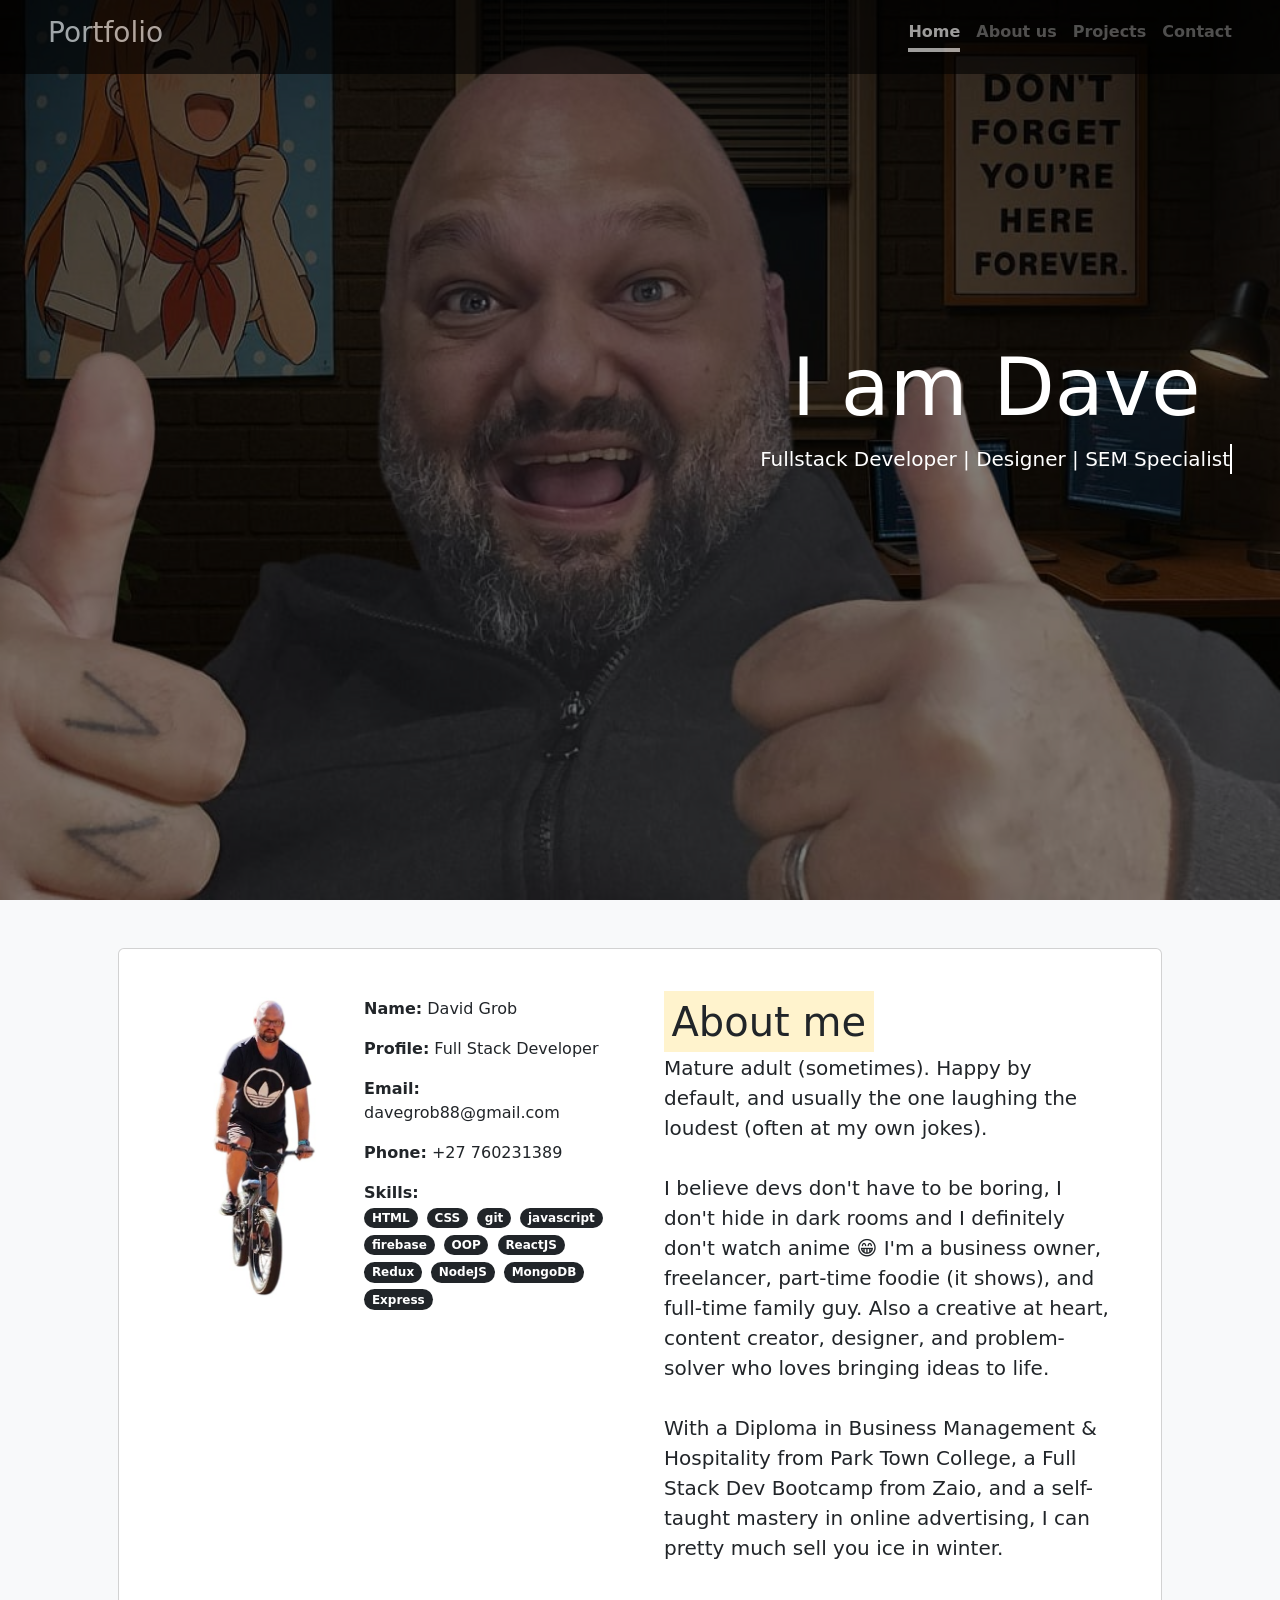
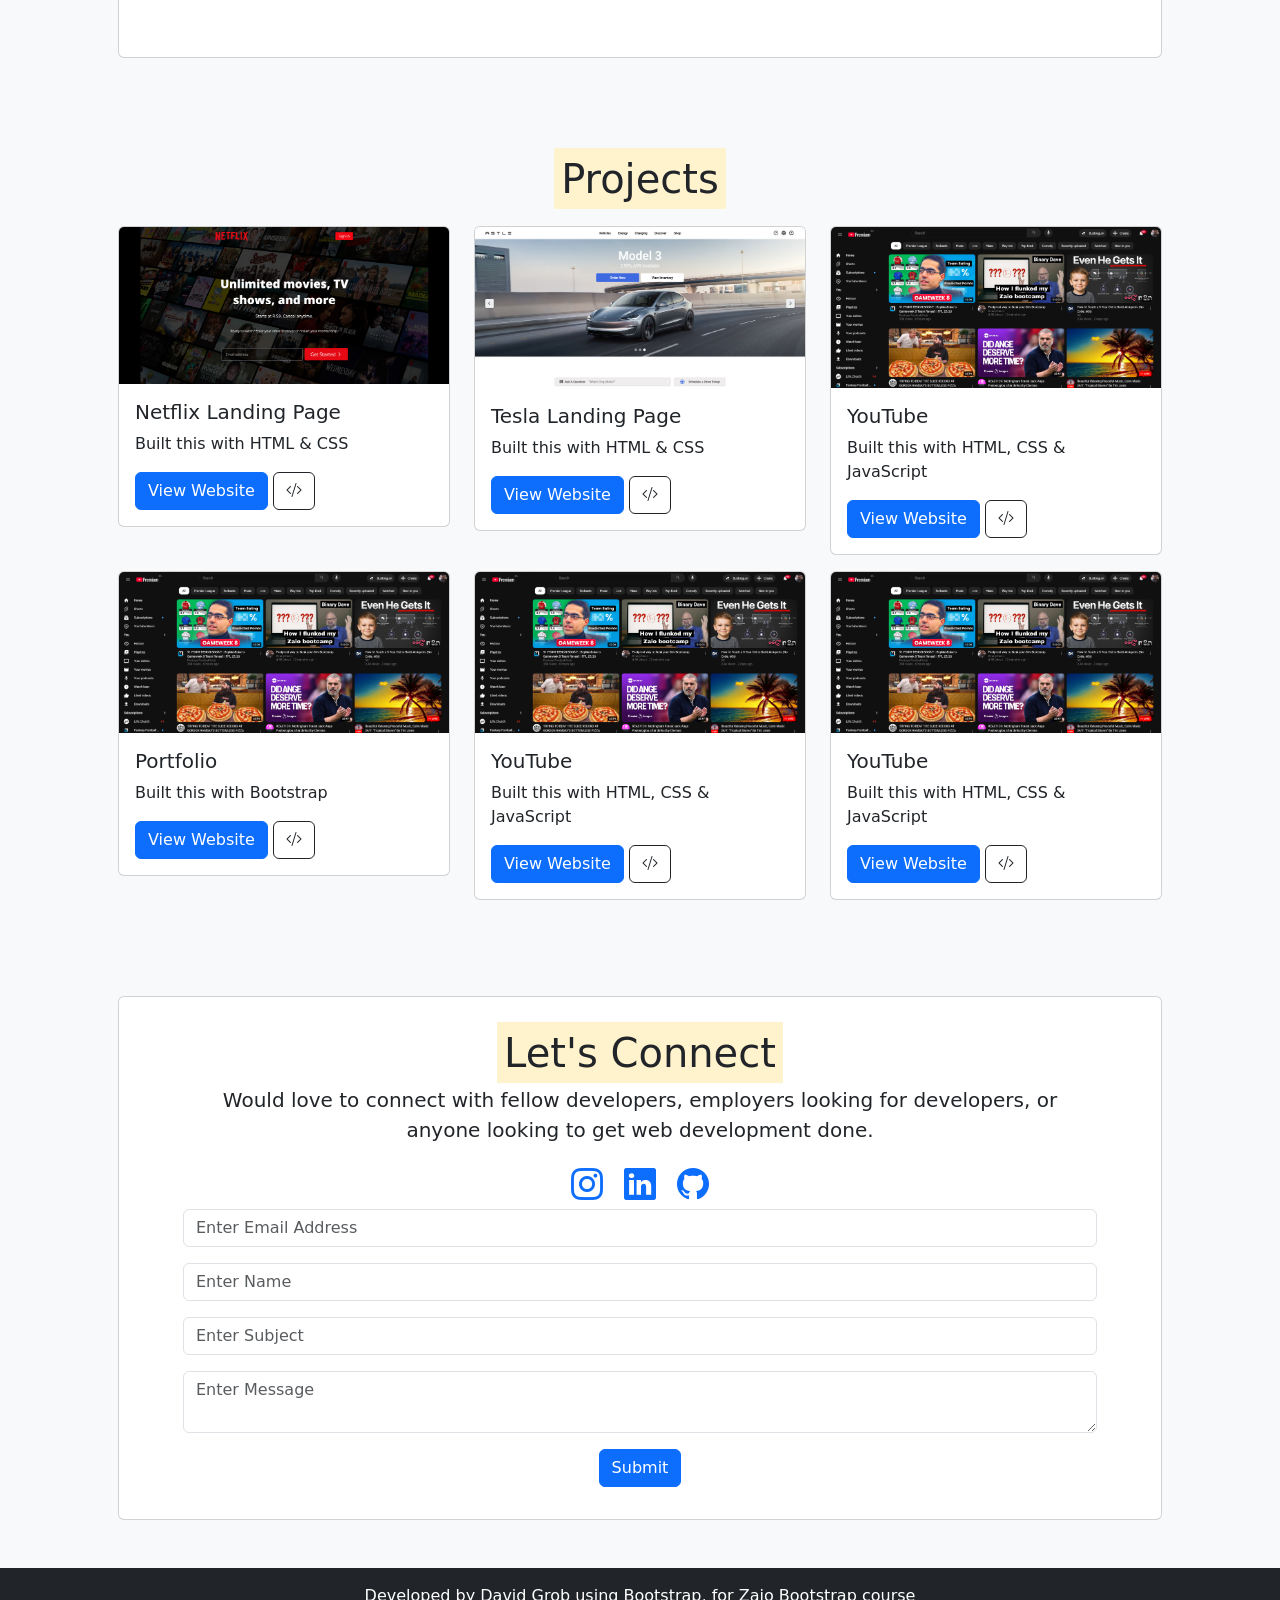
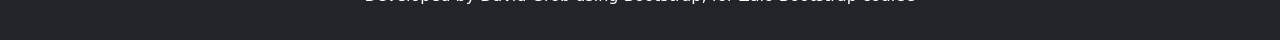
==== index.html @ e822071c "Initial commit: Add portfolio website with Bootstrap template" ====
<!DOCTYPE html>
<html lang="en" class="h-100">
  <head>
    <meta charset="utf-8" />
    <meta name="viewport" content="width=device-width, initial-scale=1" />
    <meta name="description" content="" />
    <meta
      name="author"
      content="Mark Otto, Jacob Thornton, and Bootstrap contributors"
    />
    <meta name="generator" content="Hugo 0.84.0" />
    <title>Portfolio | David Grob</title>

    <link
      rel="canonical"
      href="https://getbootstrap.com/docs/5.0/examples/cover/"
    />

    <!-- Bootstrap core CSS -->
    <link
      href="https://cdn.jsdelivr.net/npm/bootstrap@5.0.2/dist/css/bootstrap.min.css"
      rel="stylesheet"
      integrity="sha384-EVSTQN3/azprG1Anm3QDgpJLIm9Nao0Yz1ztcQTwFspd3yD65VohhpuuCOmLASjC"
      crossorigin="anonymous"
    />

    <!-- Bootstrap icons  -->
    <link
      rel="stylesheet"
      href="https://cdn.jsdelivr.net/npm/bootstrap-icons@1.10.5/font/bootstrap-icons.css"
    />

    <!-- Custom styles for this template -->
    <link href="style.css" rel="stylesheet" />
  </head>
  <body class="bg-light">
    
      <header class="px-5 p-3 text-white fixed-top scrolling">
        <div>
          <h3 class="float-md-start text-center">Portfolio</h3>
          <nav class="nav nav-masthead justify-content-center float-md-end">
            <a class="nav-link active" aria-current="page" href="#">Home</a>
            <a class="nav-link" href="#about-us">About us</a>
            <a class="nav-link" href="#projects">Projects</a>
            <a class="nav-link" href="#contact">Contact</a>
          </nav>
        </div>
      </header>
      <div class="banner-wrap vh-100 vw-100 d-flex align-items-center justify-content-end text-white">
      <div class="overlay"></div>
      <main class="text-center me-5">
        <h1 class="display-1">I am Dave</h1>
        <span class="lead typed-css">Fullstack Developer | Designer | SEM Specialist</span>
      </main>
    </div>

    <section id="about-us">
      <div class="container p-5">
        <div class="card">
          <div class="card-body p-5">
            <div class="row g-5 align-items-start">
              <div class="col-md-6 col-sm-12">
                <div class="row g-4">
                  <div class="col-12 col-md-5 text-center">
                    <img
                      src="/Assets/Dave Bike.jpg"
                      class="img-fluid rounded"
                      alt="David Grob"
                    />
                  </div>
                  <div class="col-12 col-md-7">
                    <p><strong>Name:</strong> David Grob</p>
                    <p><strong>Profile:</strong> Full Stack Developer</p>
                    <p><strong>Email:</strong> davegrob88@gmail.com</p>
                    <p><strong>Phone:</strong> +27 760231389</p>
                    <p>
                      <strong>Skills:</strong><br>
                      <span class="badge rounded-pill bg-dark me-1 mb-1">HTML</span>
                      <span class="badge rounded-pill bg-dark me-1 mb-1">CSS</span>
                      <span class="badge rounded-pill bg-dark me-1 mb-1">git</span>
                      <span class="badge rounded-pill bg-dark me-1 mb-1">javascript</span>
                      <span class="badge rounded-pill bg-dark me-1 mb-1">firebase</span>
                      <span class="badge rounded-pill bg-dark me-1 mb-1">OOP</span>
                      <span class="badge rounded-pill bg-dark me-1 mb-1">ReactJS</span>
                      <span class="badge rounded-pill bg-dark me-1 mb-1">Redux</span>
                      <span class="badge rounded-pill bg-dark me-1 mb-1">NodeJS</span>
                      <span class="badge rounded-pill bg-dark me-1 mb-1">MongoDB</span>
                      <span class="badge rounded-pill bg-dark me-1 mb-1">Express</span>
                    </p>
                  </div>
                </div>
              </div>
              <div class="col-md-6 col-sm-12">
                <h1 class="text-md-start"><mark>About me</mark></h1>
                <p class="lead">
                  Mature adult (sometimes). Happy by default, and usually the one laughing the loudest (often at my own jokes).<br>
                  <br>
                  I believe devs don't have to be boring, I don't hide in dark rooms and I definitely don't watch anime 😁 
                  I'm a business owner, freelancer, part-time foodie (it shows), and full-time family guy. Also a creative at heart, content creator, designer, and problem-solver who loves bringing ideas to life. 
                  <br>
                  <br>
                  With a Diploma in Business Management & Hospitality from Park Town College, a Full Stack Dev Bootcamp from Zaio, and a self-taught mastery in online advertising, I can pretty much sell you ice in winter.<br><br>
                  </p>
              </div>
            </div>
          </div>
        </div>
      </div>
    </section>

    <section id="projects">
      <div class="container p-5">
        <h1 class="text-center"><mark>Projects</mark></h1>
        <div class="row">
          <div class="col-md-4 mt-3">
            <div class="card">
              <img
                src="/Assets/Screenshot 2025-10-24 at 19-31-15 Netflix.png"
                class="card-img-top"
                alt="..."
              />
              <div class="card-body">
                <h5 class="card-title">Netflix Landing Page</h5>
                <p class="card-text">Built this with HTML & CSS</p>
                <a
                  href="https://dvdgrob88.netlify.app/"
                  target="_blank"
                  class="btn btn-primary"
                  >View Website</a
                >
                <a
                  href="https://github.com/BinaryDave-Dev/daveg-netflix-aug2025"
                  target="_blank"
                  class="btn btn-outline-dark"
                  ><i class="bi bi-code-slash"></i
                ></a>
              </div>
            </div>
          </div>

          <div class="col-md-4 mt-3">
            <div class="card">
              <img
                src="/Assets/Screenshot 2025-10-24 at 19-27-54 Electric Cars Solar & Clean Energy Tesla - Tesla.png"
                class="card-img-top"
                alt="..."
              />
              <div class="card-body">
                <h5 class="card-title">Tesla Landing Page</h5>
                <p class="card-text">Built this with HTML & CSS</p>
                <a
                  href="https://astle-dave-from-aug25.netlify.app/"
                  target="_blank"
                  class="btn btn-primary"
                  >View Website</a
                >
                <a
                  href="https://github.com/BinaryDave-Dev/Tesla-Astle-Dave-From-Aug25"
                  target="_blank"
                  class="btn btn-outline-dark"
                  ><i class="bi bi-code-slash"></i
                ></a>
              </div>
            </div>
          </div>

          <div class="col-md-4 mt-3">
            <div class="card">
              <img
                src="/Assets/Screenshot 2025-10-24 at 19-30-50 YouTube.png"
                class="card-img-top"
                alt="..."
              />
              <div class="card-body">
                <h5 class="card-title">YouTube</h5>
                <p class="card-text">Built this with HTML, CSS & JavaScript</p>
                <a
                  href="https://spontaneous-pie-919722.netlify.app/"
                  target="_blank"
                  class="btn btn-primary"
                  >View Website</a
                >
                <a
                  href="https://github.com/BinaryDave-Dev/YT-Clone"
                  target="_blank"
                  class="btn btn-outline-dark"
                  ><i class="bi bi-code-slash"></i
                ></a>
              </div>
            </div>
          </div>
          <div class="col-md-4 mt-3">
            <div class="card">
              <img
                src="/Assets/Screenshot 2025-10-24 at 19-30-50 YouTube.png"
                class="card-img-top"
                alt="..."
              />
              <div class="card-body">
                <h5 class="card-title">Portfolio</h5>
                <p class="card-text">Built this with Bootstrap</p>
                <a
                  href="https://spontaneous-pie-919722.netlify.app/"
                  target="_blank"
                  class="btn btn-primary"
                  >View Website</a
                >
                <a
                  href="https://github.com/BinaryDave-Dev/Bootstrap-Portfolio"
                  target="_blank"
                  class="btn btn-outline-dark"
                  ><i class="bi bi-code-slash"></i
                ></a>
              </div>
            </div>
          </div>
          <div class="col-md-4 mt-3">
            <div class="card">
              <img
                src="/Assets/Screenshot 2025-10-24 at 19-30-50 YouTube.png"
                class="card-img-top"
                alt="..."
              />
              <div class="card-body">
                <h5 class="card-title">YouTube</h5>
                <p class="card-text">Built this with HTML, CSS & JavaScript</p>
                <a
                  href="https://spontaneous-pie-919722.netlify.app/"
                  target="_blank"
                  class="btn btn-primary"
                  >View Website</a
                >
                <a
                  href="https://github.com/BinaryDave-Dev/YT-Clone"
                  target="_blank"
                  class="btn btn-outline-dark"
                  ><i class="bi bi-code-slash"></i
                ></a>
              </div>
            </div>
          </div>
          <div class="col-md-4 mt-3">
            <div class="card">
              <img
                src="/Assets/Screenshot 2025-10-24 at 19-30-50 YouTube.png"
                class="card-img-top"
                alt="..."
              />
              <div class="card-body">
                <h5 class="card-title">YouTube</h5>
                <p class="card-text">Built this with HTML, CSS & JavaScript</p>
                <a
                  href="https://spontaneous-pie-919722.netlify.app/"
                  target="_blank"
                  class="btn btn-primary"
                  >View Website</a
                >
                <a
                  href="https://github.com/BinaryDave-Dev/YT-Clone"
                  target="_blank"
                  class="btn btn-outline-dark"
                  ><i class="bi bi-code-slash"></i
                ></a>
              </div>
            </div>
          </div>
        </div>
      </div>
    </section>

    <section id="contact">
      <div class="container p-5">
        <div class="card p-3">
          <div class="card-body px-5 text-center">
            <h1><mark>Let's Connect</mark></h1>
            <p class="lead">
              Would love to connect with fellow developers, employers looking
              for developers, or anyone looking to get web development done.
            </p>
            <a
              class="fs-2"
              href="https://www.instagram.com/akhilboddu/"
              target="_blank"
              ><i class="bi bi-instagram m-2"></i
            ></a>
            <a
              class="fs-2"
              href="https://www.linkedin.com/in/akhilboddu/"
              target="_blank"
              ><i class="bi bi-linkedin m-2"></i
            ></a>
            <a
              class="fs-2"
              href="https://github.com/akhilboddu/"
              target="_blank"
              ><i class="bi bi-github m-2"></i
            ></a>

            <form>
              <div class="mb-3">
                <input
                  type="email"
                  class="form-control"
                  id="exampleInputEmail1"
                  aria-describedby="emailHelp"
                  placeholder="Enter Email Address"
                />
              </div>

              <div class="mb-3">
                <input
                  type="text"
                  class="form-control"
                  id="name"
                  placeholder="Enter Name"
                />
              </div>

              <div class="mb-3">
                <input
                  type="text"
                  class="form-control"
                  id="subject"
                  placeholder="Enter Subject"
                />
              </div>

              <div class="mb-3">
                <textarea
                  class="form-control"
                  aria-label="with textarea"
                  placeholder="Enter Message"
                ></textarea>
              </div>

              <button type="submit" class="btn btn-primary">Submit</button>
            </form>
          </div>
        </div>
      </div>
    </section>

    <footer class="bg-dark text-center text-white">
        <div class="container p-3">
            <p>Developed by David Grob using Bootstrap, for Zaio Bootstrap course</p>
        </div>
    </footer>

    

  </body>
</html>
---- style.css ----
/*
 * Globals
 */

 * {
  margin: 0;
  padding: 0;
  box-sizing: border-box;
}

/*
 * Base structure
 */

/*
 * Header
 */

.banner-wrap {
  /* feel free to use your own img  */
  background-image: url(../Assets/Dave\ Cover.jpg);
  background-size: cover;
  background-repeat: no-repeat;
  background-position: center;
  position: relative;
  z-index: 1;
}
.overlay {
  z-index: -1;
  height: 100%;
  width: 100%;
  background: black;
  opacity: 50%;
  position: absolute;
  top: 0;
}

.nav-masthead .nav-link {
  padding: 0.25rem 0;
  font-weight: 700;
  color: rgba(255, 255, 255, 0.5);
  background-color: transparent;
  border-bottom: 0.25rem solid transparent;
}

.nav-masthead .nav-link:hover,
.nav-masthead .nav-link:focus {
  border-bottom-color: rgba(255, 255, 255, 0.25);
}

.nav-masthead .nav-link + .nav-link {
  margin-left: 1rem;
}

.nav-masthead .active {
  color: #fff;
  border-bottom-color: #fff;
}

.scrolling {
  background: black;
  opacity: 60%;
  transition: all 0.5s;
}

/* CSS-only typing animation */
.typed-css {
  display: inline-block;
  overflow: hidden;
  border-right: 2px solid white;
  white-space: nowrap;
  animation: typing 4s steps(40, end) 1s 1 normal both, 
             blink-caret 0.75s step-end infinite;
}

@keyframes typing {
  from { 
    width: 0;
  }
  to { 
    width: 100%;
  }
}

@keyframes blink-caret {
  from, to { 
    border-color: transparent;
  }
  50% { 
    border-color: white;
  }
}

/* Move main content up slightly */
.banner-wrap main {
  margin-top: -80px;
}
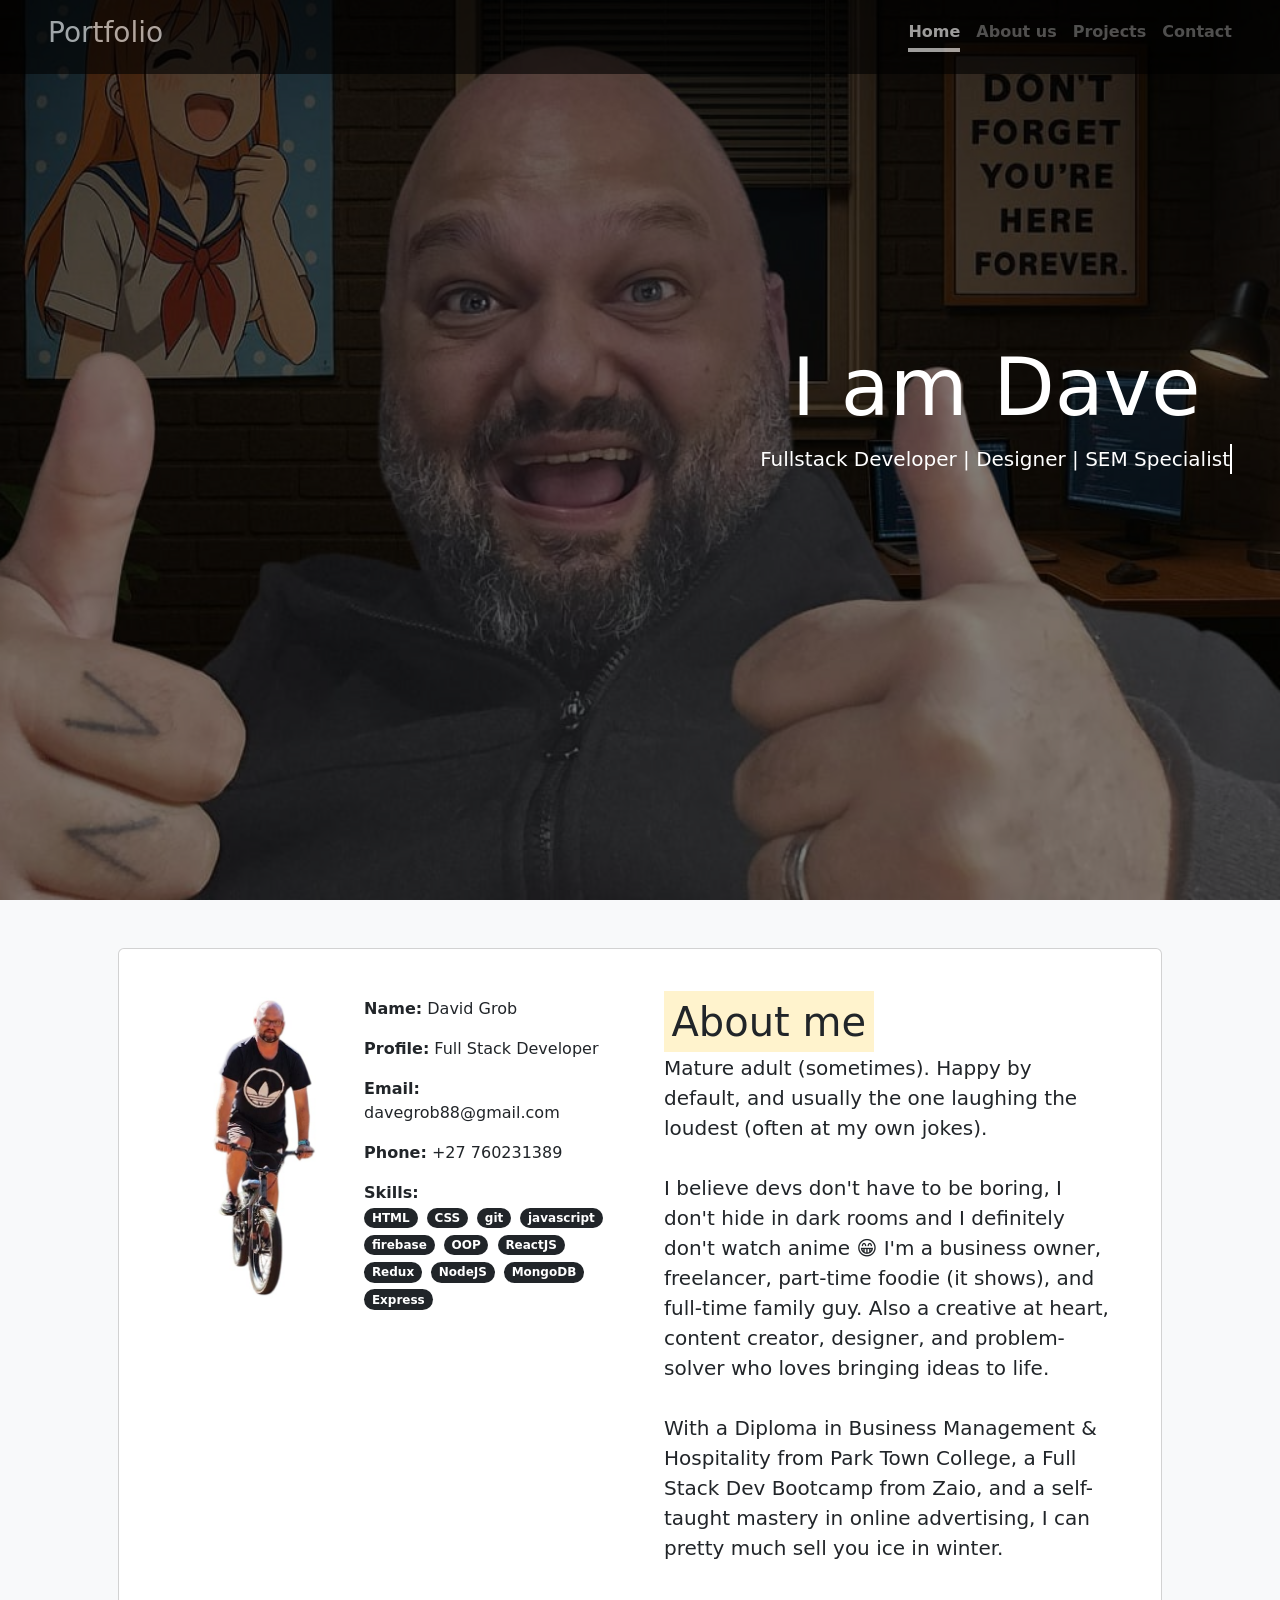
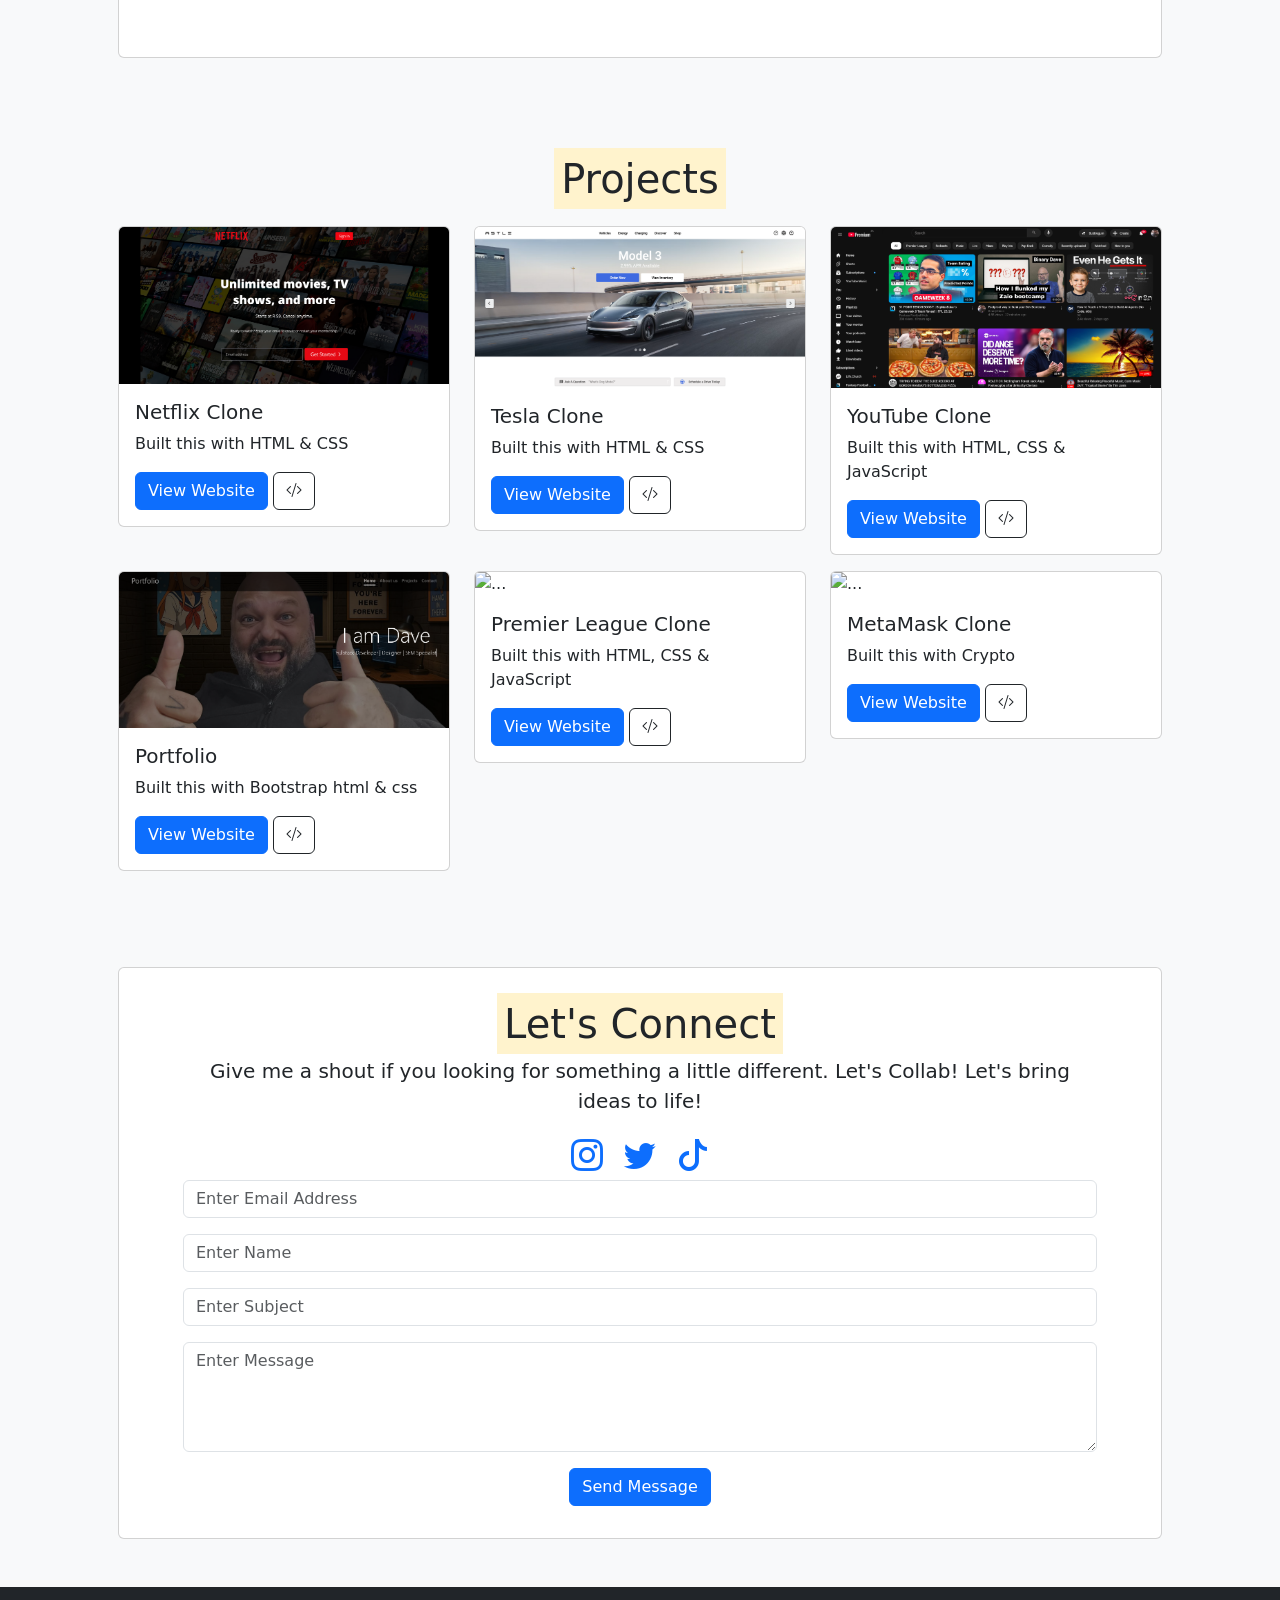
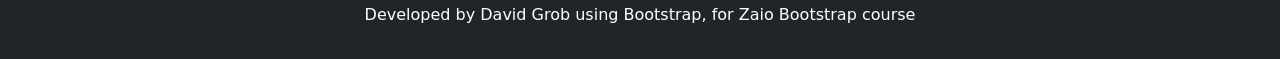
==== commit e5905cdf: "Added socials, and got the form alive" ====
--- a/index.html
+++ b/index.html
@@ -29,6 +29,8 @@
       rel="stylesheet"
       href="https://cdn.jsdelivr.net/npm/bootstrap-icons@1.10.5/font/bootstrap-icons.css"
     />
+
+    
 
     <!-- Custom styles for this template -->
     <link href="style.css" rel="stylesheet" />
@@ -120,7 +122,7 @@
                 alt="..."
               />
               <div class="card-body">
-                <h5 class="card-title">Netflix Landing Page</h5>
+                <h5 class="card-title">Netflix Clone</h5>
                 <p class="card-text">Built this with HTML & CSS</p>
                 <a
                   href="https://dvdgrob88.netlify.app/"
@@ -146,7 +148,7 @@
                 alt="..."
               />
               <div class="card-body">
-                <h5 class="card-title">Tesla Landing Page</h5>
+                <h5 class="card-title">Tesla Clone</h5>
                 <p class="card-text">Built this with HTML & CSS</p>
                 <a
                   href="https://astle-dave-from-aug25.netlify.app/"
@@ -172,7 +174,7 @@
                 alt="..."
               />
               <div class="card-body">
-                <h5 class="card-title">YouTube</h5>
+                <h5 class="card-title">YouTube Clone</h5>
                 <p class="card-text">Built this with HTML, CSS & JavaScript</p>
                 <a
                   href="https://spontaneous-pie-919722.netlify.app/"
@@ -192,15 +194,15 @@
           <div class="col-md-4 mt-3">
             <div class="card">
               <img
-                src="/Assets/Screenshot 2025-10-24 at 19-30-50 YouTube.png"
+                src="/Assets/Screenshot 2025-10-24 at 20-22-57 Portfolio David Grob.png"
                 class="card-img-top"
                 alt="..."
               />
               <div class="card-body">
                 <h5 class="card-title">Portfolio</h5>
-                <p class="card-text">Built this with Bootstrap</p>
-                <a
-                  href="https://spontaneous-pie-919722.netlify.app/"
+                <p class="card-text">Built this with Bootstrap html & css</p>
+                <a
+                  href="https://portfolio-dave-aug25.netlify.app/"
                   target="_blank"
                   class="btn btn-primary"
                   >View Website</a
@@ -217,46 +219,46 @@
           <div class="col-md-4 mt-3">
             <div class="card">
               <img
-                src="/Assets/Screenshot 2025-10-24 at 19-30-50 YouTube.png"
-                class="card-img-top"
-                alt="..."
-              />
-              <div class="card-body">
-                <h5 class="card-title">YouTube</h5>
+                src="/Assets/Screenshot 2025-10-24 at 21-05-20 Premier League Football News Fixtures Scores & Results.png"
+                class="card-img-top"
+                alt="..."
+              />
+              <div class="card-body">
+                <h5 class="card-title">Premier League Clone</h5>
                 <p class="card-text">Built this with HTML, CSS & JavaScript</p>
                 <a
-                  href="https://spontaneous-pie-919722.netlify.app/"
-                  target="_blank"
-                  class="btn btn-primary"
-                  >View Website</a
-                >
-                <a
-                  href="https://github.com/BinaryDave-Dev/YT-Clone"
-                  target="_blank"
-                  class="btn btn-outline-dark"
-                  ><i class="bi bi-code-slash"></i
-                ></a>
-              </div>
-            </div>
-          </div>
-          <div class="col-md-4 mt-3">
-            <div class="card">
-              <img
-                src="/Assets/Screenshot 2025-10-24 at 19-30-50 YouTube.png"
-                class="card-img-top"
-                alt="..."
-              />
-              <div class="card-body">
-                <h5 class="card-title">YouTube</h5>
-                <p class="card-text">Built this with HTML, CSS & JavaScript</p>
-                <a
-                  href="https://spontaneous-pie-919722.netlify.app/"
-                  target="_blank"
-                  class="btn btn-primary"
-                  >View Website</a
-                >
-                <a
-                  href="https://github.com/BinaryDave-Dev/YT-Clone"
+                  href="https://www.premierleague.com/en"
+                  target="_blank"
+                  class="btn btn-primary"
+                  >View Website</a
+                >
+                <a
+                  href="https://github.com/BinaryDave-Dev/"
+                  target="_blank"
+                  class="btn btn-outline-dark"
+                  ><i class="bi bi-code-slash"></i
+                ></a>
+              </div>
+            </div>
+          </div>
+          <div class="col-md-4 mt-3">
+            <div class="card">
+              <img
+                src="/Assets/Screenshot 2025-10-24 at 21-15-20 MetaMask The Leading Crypto Wallet Platform Blockchain Wallet.png"
+                class="card-img-top"
+                alt="..."
+              />
+              <div class="card-body">
+                <h5 class="card-title">MetaMask Clone</h5>
+                <p class="card-text">Built this with Crypto</p>
+                <a
+                  href="https://metamask.io/"
+                  target="_blank"
+                  class="btn btn-primary"
+                  >View Website</a
+                >
+                <a
+                  href="https://github.com/BinaryDave-Dev/"
                   target="_blank"
                   class="btn btn-outline-dark"
                   ><i class="bi bi-code-slash"></i
@@ -274,36 +276,36 @@
           <div class="card-body px-5 text-center">
             <h1><mark>Let's Connect</mark></h1>
             <p class="lead">
-              Would love to connect with fellow developers, employers looking
-              for developers, or anyone looking to get web development done.
+              Give me a shout if you looking for something a little different. Let's Collab! Let's bring ideas to life!
             </p>
             <a
               class="fs-2"
-              href="https://www.instagram.com/akhilboddu/"
+              href="https://www.instagram.com/davegrob88/"
               target="_blank"
               ><i class="bi bi-instagram m-2"></i
             ></a>
             <a
               class="fs-2"
-              href="https://www.linkedin.com/in/akhilboddu/"
+              href="https://x.com/davegrob88"
               target="_blank"
-              ><i class="bi bi-linkedin m-2"></i
+              ><i class="bi bi-twitter m-2"></i
             ></a>
             <a
               class="fs-2"
-              href="https://github.com/akhilboddu/"
+              href="https://github.com/BinaryDave-Dev/"
               target="_blank"
-              ><i class="bi bi-github m-2"></i
+              ><i class="bi bi-tiktok m-2"></i
             ></a>
 
-            <form>
+            <form action="mailto:davegrob88@gmail.com" method="post" enctype="text/plain">
               <div class="mb-3">
                 <input
                   type="email"
                   class="form-control"
-                  id="exampleInputEmail1"
-                  aria-describedby="emailHelp"
+                  name="email"
+                  id="email"
                   placeholder="Enter Email Address"
+                  required
                 />
               </div>
 
@@ -311,8 +313,10 @@
                 <input
                   type="text"
                   class="form-control"
+                  name="name"
                   id="name"
                   placeholder="Enter Name"
+                  required
                 />
               </div>
 
@@ -320,20 +324,25 @@
                 <input
                   type="text"
                   class="form-control"
+                  name="subject"
                   id="subject"
                   placeholder="Enter Subject"
+                  required
                 />
               </div>
 
               <div class="mb-3">
                 <textarea
                   class="form-control"
-                  aria-label="with textarea"
+                  name="message"
+                  id="message"
                   placeholder="Enter Message"
+                  rows="4"
+                  required
                 ></textarea>
               </div>
 
-              <button type="submit" class="btn btn-primary">Submit</button>
+              <button type="submit" class="btn btn-primary">Send Message</button>
             </form>
           </div>
         </div>
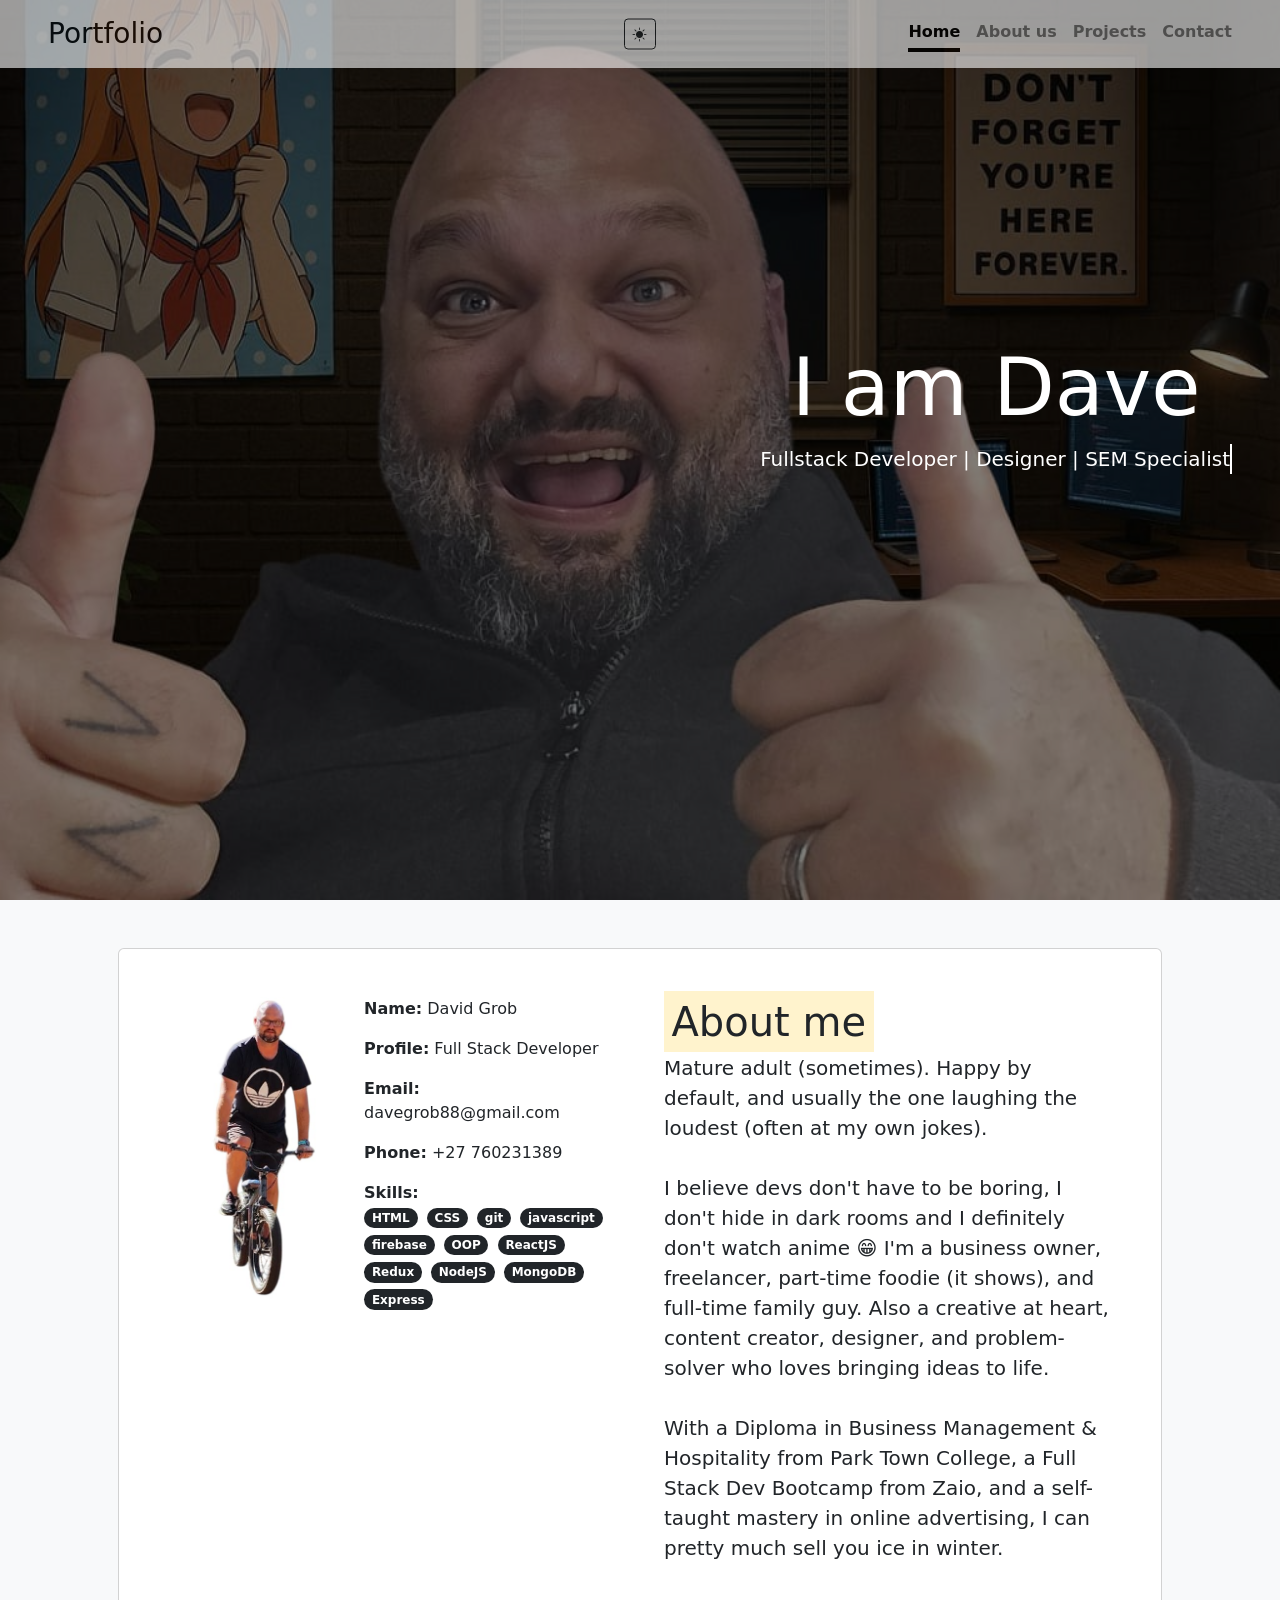
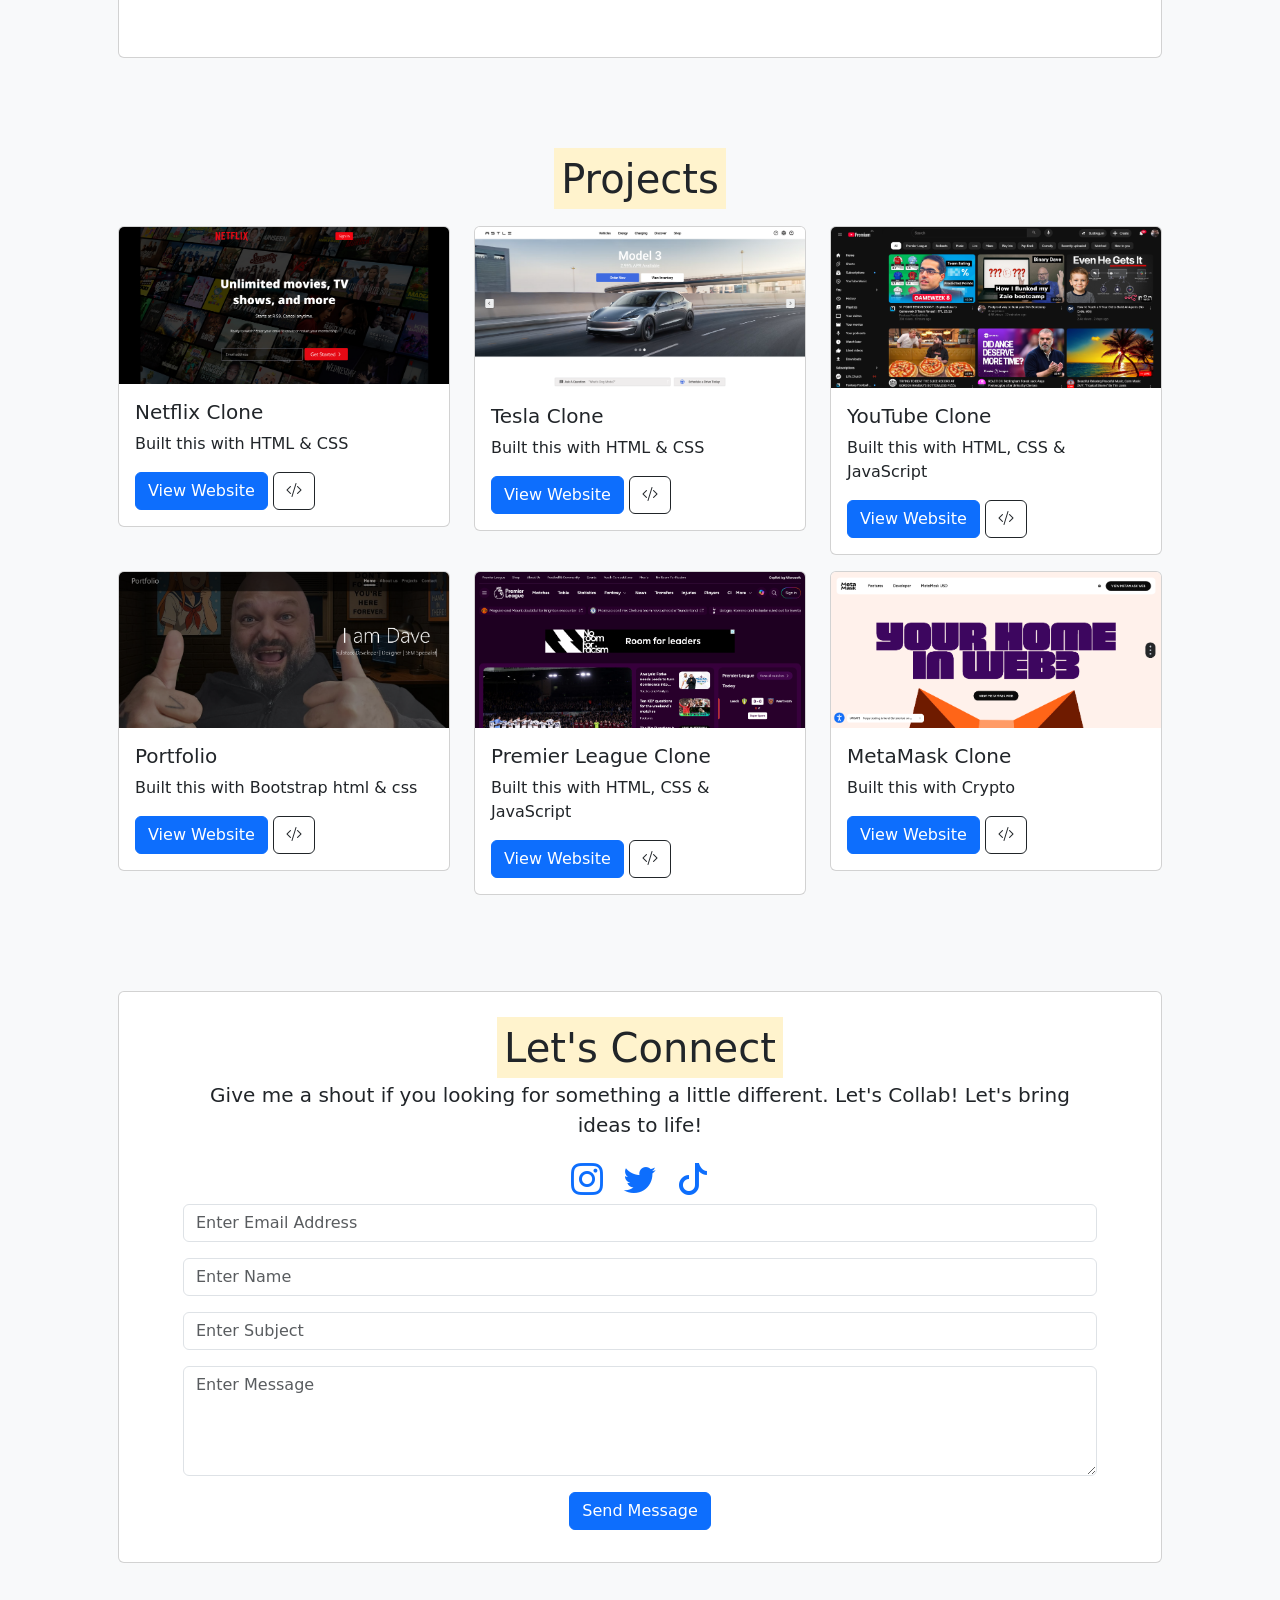
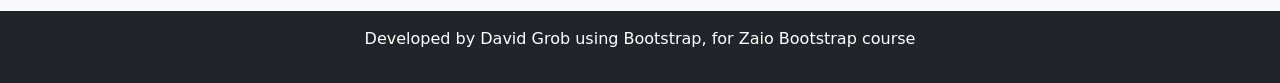
==== commit 37b988db: "added dark mode toggle and functionality" ====
--- a/index.html
+++ b/index.html
@@ -11,12 +11,15 @@
     <meta name="generator" content="Hugo 0.84.0" />
     <title>Portfolio | David Grob</title>
 
+    <!-- Gold thumbs up favicon -->
+    <link rel="icon" href="data:image/svg+xml,<svg xmlns='http://www.w3.org/2000/svg' viewBox='0 0 512 512'><path fill='%23FFD700' d='M171.5 38.8C192.3 4 236.5-10 274 7.6l7.2 3.8C316 32.3 330 76.5 312.4 114l0 0-14.1 30 109.7 0 7.4 .4c36.3 3.7 64.6 34.4 64.6 71.6 0 13.2-3.6 25.4-9.8 36 6.1 10.6 9.7 22.8 9.8 36 0 18.3-6.9 34.8-18 47.5 1.3 5.3 2 10.8 2 16.5 0 25.1-12.9 47-32.2 59.9-1.9 35.5-29.4 64.2-64.4 67.7l-7.4 .4-104.1 0c-18 0-35.9-3.4-52.6-9.9l-7.1-3-.7-.3-6.6-3.2-.7-.3-12.2-6.5c-12.3-6.5-23.3-14.7-32.9-24.1-4.1 26.9-27.3 47.4-55.3 47.4l-32 0c-30.9 0-56-25.1-56-56L0 200c0-30.9 25.1-56 56-56l32 0c10.8 0 20.9 3.1 29.5 8.5l50.1-106.5 .6-1.2 2.7-5 .6-.9zM56 192c-4.4 0-8 3.6-8 8l0 224c0 4.4 3.6 8 8 8l32 0c4.4 0 8-3.6 8-8l0-224c0-4.4-3.6-8-8-8l-32 0zM253.6 51c-14.8-6.9-32.3-1.6-40.7 12l-2.2 4-56.8 120.9c-3.5 7.5-5.5 15.5-6 23.7l-.1 4.2 0 112.9 .2 7.9c2.4 32.7 21.4 62.1 50.7 77.7l11.5 6.1 6.3 3.1c12.4 5.6 25.8 8.5 39.4 8.5l104.1 0 2.4-.1c12.1-1.2 21.6-11.5 21.6-23.9l-.2-2.6c-.1-.9-.2-1.7-.4-2.6-2.7-12.1 4.3-24.2 16-28 9.7-3.1 16.6-12.2 16.6-22.8 0-4.3-1.1-8.2-3.1-11.8-6.3-11.1-2.8-25.2 8-32 6.8-4.3 11.2-11.8 11.2-20.2 0-7.1-3.1-13.5-8.2-18-5.2-4.6-8.2-11.1-8.2-18s3-13.4 8.2-18c5.1-4.5 8.2-10.9 8.2-18l-.1-2.4c-1.1-11.3-10.1-20.3-21.4-21.4l-2.4-.1-147.5 0c-8.2 0-15.8-4.2-20.2-11.1-4.4-6.9-5-15.7-1.5-23.1L269 93.6c7-15 1.4-32.7-12.5-41L253.6 51z'/></svg>">
+    
     <link
       rel="canonical"
       href="https://getbootstrap.com/docs/5.0/examples/cover/"
     />
 
-    <!-- Bootstrap core CSS -->
+    <!-- Bootstrap CSS -->
     <link
       href="https://cdn.jsdelivr.net/npm/bootstrap@5.0.2/dist/css/bootstrap.min.css"
       rel="stylesheet"
@@ -24,7 +27,7 @@
       crossorigin="anonymous"
     />
 
-    <!-- Bootstrap icons  -->
+    <!-- Bootstrap Icons -->
     <link
       rel="stylesheet"
       href="https://cdn.jsdelivr.net/npm/bootstrap-icons@1.10.5/font/bootstrap-icons.css"
@@ -32,22 +35,35 @@
 
     
 
-    <!-- Custom styles for this template -->
+    
+
+    <!-- My custom styles -->
     <link href="style.css" rel="stylesheet" />
   </head>
   <body class="bg-light">
+    <!-- Hidden checkbox for dark mode toggle -->
+    <input type="checkbox" id="darkModeToggle" class="d-none">
     
-      <header class="px-5 p-3 text-white fixed-top scrolling">
-        <div>
-          <h3 class="float-md-start text-center">Portfolio</h3>
-          <nav class="nav nav-masthead justify-content-center float-md-end">
+      <header class="px-5 p-3 fixed-top scrolling" id="navbar">
+        <div class="d-flex justify-content-between align-items-center">
+          <h3 class="mb-0">Portfolio</h3>
+          
+          <nav class="nav nav-masthead">
             <a class="nav-link active" aria-current="page" href="#">Home</a>
             <a class="nav-link" href="#about-us">About us</a>
             <a class="nav-link" href="#projects">Projects</a>
             <a class="nav-link" href="#contact">Contact</a>
           </nav>
         </div>
+        
+        <!-- Dark mode toggle button -->
+        <div class="position-absolute top-50 start-50 translate-middle">
+          <label for="darkModeToggle" class="btn btn-outline-dark btn-sm">
+            <i class="bi bi-sun-fill"></i>
+          </label>
+        </div>
       </header>
+      <!-- Hero section with background image -->
       <div class="banner-wrap vh-100 vw-100 d-flex align-items-center justify-content-end text-white">
       <div class="overlay"></div>
       <main class="text-center me-5">
@@ -56,6 +72,7 @@
       </main>
     </div>
 
+    <!-- About section -->
     <section id="about-us">
       <div class="container p-5">
         <div class="card">
@@ -110,6 +127,7 @@
       </div>
     </section>
 
+    <!-- Projects section -->
     <section id="projects">
       <div class="container p-5">
         <h1 class="text-center"><mark>Projects</mark></h1>
@@ -270,6 +288,7 @@
       </div>
     </section>
 
+    <!-- Contact section -->
     <section id="contact">
       <div class="container p-5">
         <div class="card p-3">
@@ -355,7 +374,6 @@
         </div>
     </footer>
 
-    
 
   </body>
 </html>
--- a/style.css
+++ b/style.css
@@ -1,6 +1,4 @@
-/*
- * Globals
- */
+/* Reset all margins and padding */
 
  * {
   margin: 0;
@@ -8,16 +6,12 @@
   box-sizing: border-box;
 }
 
-/*
- * Base structure
- */
-
-/*
- * Header
- */
+/* Main layout styles */
+
+/* Header and navigation */
 
 .banner-wrap {
-  /* feel free to use your own img  */
+  /* Hero section background image */
   background-image: url(../Assets/Dave\ Cover.jpg);
   background-size: cover;
   background-repeat: no-repeat;
@@ -58,12 +52,30 @@
 }
 
 .scrolling {
-  background: black;
+  background: white;
   opacity: 60%;
   transition: all 0.5s;
 }
 
-/* CSS-only typing animation */
+.scrolling h3 {
+  color: black;
+}
+
+.scrolling .nav-link {
+  color: rgba(0, 0, 0, 0.5);
+}
+
+.scrolling .nav-link:hover,
+.scrolling .nav-link:focus {
+  border-bottom-color: rgba(0, 0, 0, 0.25);
+}
+
+.scrolling .nav-link.active {
+  color: black;
+  border-bottom-color: black;
+}
+
+/* Typing animation for hero text */
 .typed-css {
   display: inline-block;
   overflow: hidden;
@@ -91,8 +103,186 @@
   }
 }
 
-/* Move main content up slightly */
+/* Adjust hero content position */
 .banner-wrap main {
   margin-top: -80px;
 }
 
+/* Dark mode styles */
+#darkModeToggle:checked ~ * {
+  background-color: #1a1a1a !important;
+  color: #ffffff !important;
+}
+
+/* Dark mode section headers */
+#darkModeToggle:checked ~ * mark {
+  background-color: #444444 !important;
+  color: #ffffff !important;
+}
+
+/* Make all text white in dark mode */
+#darkModeToggle:checked ~ * {
+  color: white !important;
+}
+
+#darkModeToggle:checked ~ * * {
+  color: white !important;
+}
+
+#darkModeToggle:checked ~ * .card {
+  background-color: #2d2d2d !important;
+  color: #ffffff !important;
+  border: 1px solid #444444 !important;
+}
+
+#darkModeToggle:checked ~ * .card-body {
+  color: #ffffff !important;
+}
+
+#darkModeToggle:checked ~ * .bg-light {
+  background-color: #1a1a1a !important;
+}
+
+#darkModeToggle:checked ~ * .text-dark {
+  color: #ffffff !important;
+}
+
+#darkModeToggle:checked ~ * .btn-outline-dark {
+  color: #ffffff !important;
+  border-color: #ffffff !important;
+}
+
+#darkModeToggle:checked ~ * .btn-outline-dark:hover {
+  background-color: #ffffff !important;
+  color: #1a1a1a !important;
+}
+
+#darkModeToggle:checked ~ * .form-control {
+  background-color: #2d2d2d !important;
+  color: #ffffff !important;
+  border-color: #444444 !important;
+}
+
+#darkModeToggle:checked ~ * .form-control:focus {
+  background-color: #2d2d2d !important;
+  color: #ffffff !important;
+  border-color: #007bff !important;
+  box-shadow: 0 0 0 0.2rem rgba(0, 123, 255, 0.25) !important;
+}
+
+/* Dark mode navbar styles */
+#darkModeToggle:checked ~ * .scrolling {
+  background: black !important;
+  opacity: 60%;
+}
+
+#darkModeToggle:checked ~ * .scrolling h3 {
+  color: white !important;
+}
+
+#darkModeToggle:checked ~ * .scrolling .nav-link {
+  color: white !important;
+}
+
+#darkModeToggle:checked ~ * .scrolling .nav-link:hover,
+#darkModeToggle:checked ~ * .scrolling .nav-link:focus {
+  color: white !important;
+  border-bottom-color: rgba(255, 255, 255, 0.5) !important;
+}
+
+#darkModeToggle:checked ~ * .scrolling .nav-link.active {
+  color: white !important;
+  border-bottom-color: white !important;
+}
+
+#darkModeToggle:checked ~ * .scrolling .btn-outline-dark {
+  color: white !important;
+  border-color: white !important;
+}
+
+#darkModeToggle:checked ~ * .scrolling .btn-outline-dark:hover {
+  background-color: white !important;
+  color: black !important;
+}
+
+/* Force navbar text white in dark mode */
+#darkModeToggle:checked ~ * header h3 {
+  color: white !important;
+}
+
+#darkModeToggle:checked ~ * header .nav-link {
+  color: white !important;
+}
+
+#darkModeToggle:checked ~ * header .nav-link:hover {
+  color: white !important;
+}
+
+#darkModeToggle:checked ~ * header .nav-link.active {
+  color: white !important;
+}
+
+/* Extra navbar text selectors */
+#darkModeToggle:checked ~ * .scrolling h3,
+#darkModeToggle:checked ~ * .scrolling .nav-link,
+#darkModeToggle:checked ~ * .scrolling .nav-link:hover,
+#darkModeToggle:checked ~ * .scrolling .nav-link:focus,
+#darkModeToggle:checked ~ * .scrolling .nav-link.active {
+  color: white !important;
+}
+
+/* Target specific navbar elements */
+#darkModeToggle:checked ~ * header .d-flex h3 {
+  color: white !important;
+}
+
+#darkModeToggle:checked ~ * header .d-flex .nav-link {
+  color: white !important;
+}
+
+#darkModeToggle:checked ~ * header .d-flex .nav-link:hover {
+  color: white !important;
+}
+
+#darkModeToggle:checked ~ * header .d-flex .nav-link.active {
+  color: white !important;
+}
+
+/* Toggle button icon changes */
+#darkModeToggle:checked ~ * label i {
+  display: none;
+}
+
+#darkModeToggle:checked ~ * label::after {
+  content: "\F495";
+  font-family: "bootstrap-icons";
+  font-size: 1rem;
+}
+
+#darkModeToggle:not(:checked) ~ * label i {
+  display: inline;
+}
+
+#darkModeToggle:not(:checked) ~ * label::after {
+  display: none;
+}
+
+/* Toggle button icon changes */
+#darkModeToggle:checked ~ * label i {
+  display: none;
+}
+
+#darkModeToggle:checked ~ * label::after {
+  content: "\F495";
+  font-family: "bootstrap-icons";
+  font-size: 1rem;
+}
+
+#darkModeToggle:not(:checked) ~ * label i {
+  display: inline;
+}
+
+#darkModeToggle:not(:checked) ~ * label::after {
+  display: none;
+}
+
